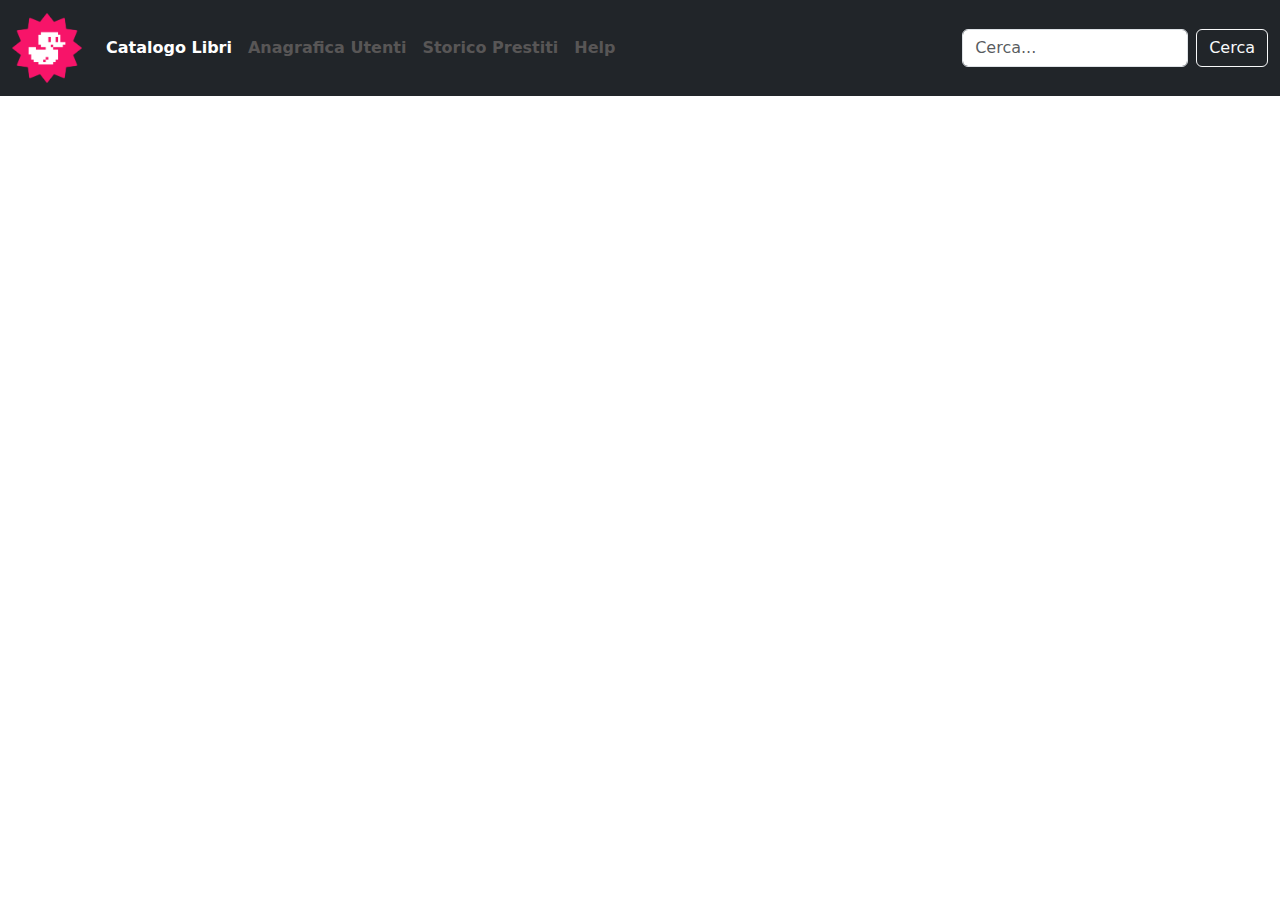
==== index.html @ a27422ab "first commit" ====
<!DOCTYPE html>
<html lang="en">
<head>
    <meta charset="UTF-8">
    <meta name="viewport" content="width=device-width, initial-scale=1.0">
    <link rel="stylesheet" href="https://cdnjs.cloudflare.com/ajax/libs/font-awesome/6.7.2/css/all.min.css" integrity="sha512-Evv84Mr4kqVGRNSgIGL/F/aIDqQb7xQ2vcrdIwxfjThSH8CSR7PBEakCr51Ck+w+/U6swU2Im1vVX0SVk9ABhg==" crossorigin="anonymous" referrerpolicy="no-referrer" />
    <link href="https://cdn.jsdelivr.net/npm/bootstrap@5.3.3/dist/css/bootstrap.min.css" rel="stylesheet" integrity="sha384-QWTKZyjpPEjISv5WaRU9OFeRpok6YctnYmDr5pNlyT2bRjXh0JMhjY6hW+ALEwIH" crossorigin="anonymous">
    <link rel="stylesheet" href="./css/style.css">
    <title>Document</title>
</head>
<body>
    <header class="text-white"> 
      <nav class="navbar navbar-expand-lg bg-dark">
        <div class="container-fluid">
          <a class="navbar-brand text-white" href="#">
            <div class="logo">
              <img src="./img/duck.png" alt="duck">
            </div>
          </a>
          <button class="navbar-toggler" type="button" data-bs-toggle="collapse" data-bs-target="#navbarSupportedContent" aria-controls="navbarSupportedContent" aria-expanded="false" aria-label="Toggle navigation">
            <i class="fas fa-bars fa-xl text-white"></i>  
          </button>
          <div class="collapse navbar-collapse" id="navbarSupportedContent">
            <ul class="navbar-nav me-auto mb-2 mb-lg-0">
              <li class="nav-item">
                <a class="nav-link active" aria-current="page" href="#">Catalogo Libri</a>
              </li>
              <li class="nav-item">
                <a class="nav-link" href="#">Anagrafica Utenti</a>
              </li>
              <li class="nav-item">
                <a class="nav-link" href="#">Storico Prestiti</a>
              </li>
              <li class="nav-item">
                <a class="nav-link" href="#">Help</a>
              </li>
            </ul>
            <form class="d-flex" role="search">
              <input class="form-control me-2" type="search" placeholder="Cerca..." aria-label="Search">
              <button class="btn btn btn-outline-light" type="submit">Cerca</button>
            </form>
          </div>
        </div>
      </nav>
    </header>
    <main>
    </main>
    <script src="https://cdn.jsdelivr.net/npm/bootstrap@5.3.3/dist/js/bootstrap.bundle.min.js" integrity="sha384-YvpcrYf0tY3lHB60NNkmXc5s9fDVZLESaAA55NDzOxhy9GkcIdslK1eN7N6jIeHz" crossorigin="anonymous"></script>
</body>
</html>
---- css/style.css ----
.logo{
    display: flex;
    align-items: center;
}
.logo img{
    width: 70px;
}
nav.navbar a.nav-link{
    color: rgb(88, 86, 86);
    font-weight: bold;
}
nav.navbar a.nav-link.active{
    color: white;
    font-weight: 700;
}
nav.navbar button.navbar-toggler , nav.navbar button.navbar-toggler:focus{
    box-shadow: none;
    border-color: rgba(255, 255, 255, 0.26);
    padding: 10px 18px;
}
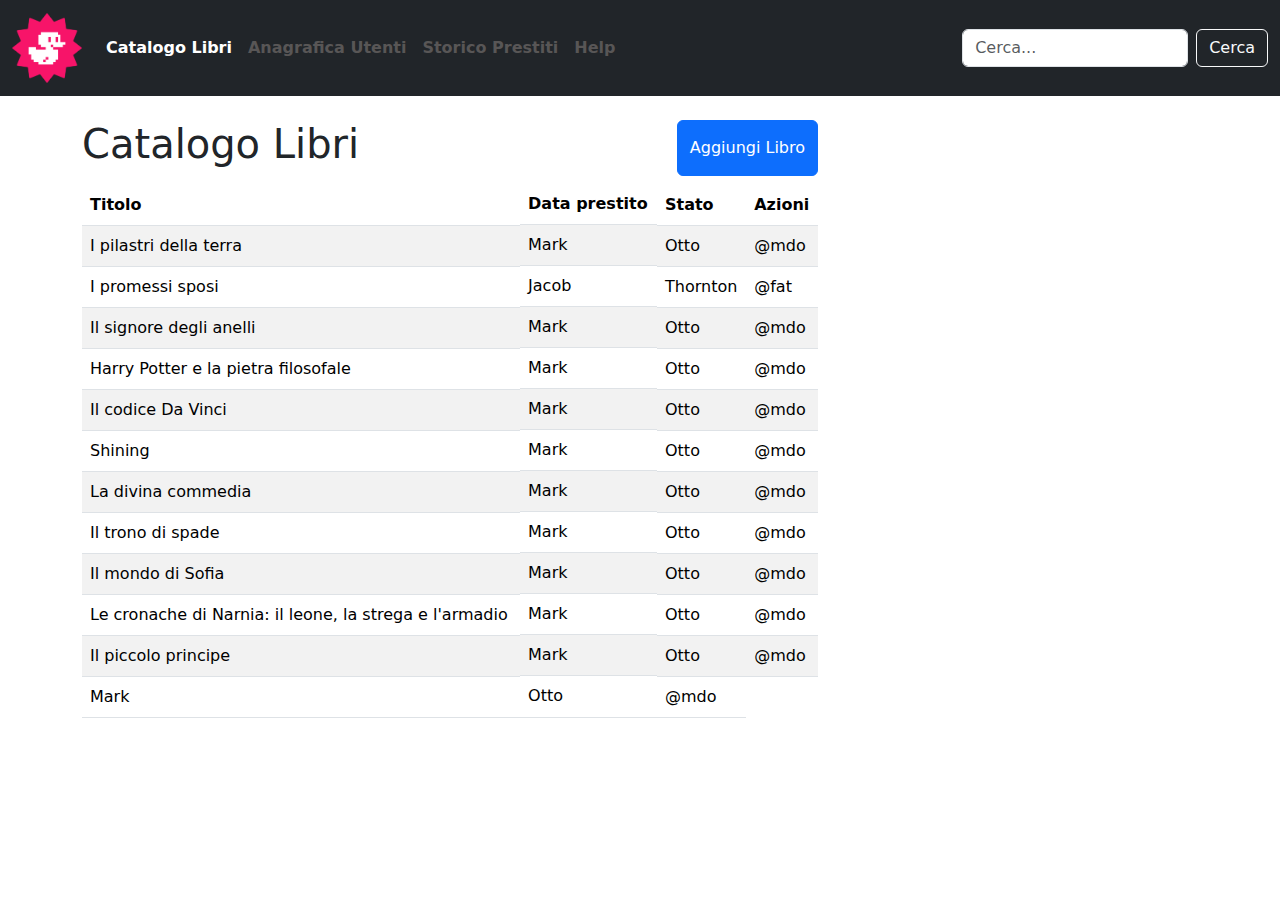
==== commit 3ae35054: "[UPD]table prima colonna" ====
--- a/index.html
+++ b/index.html
@@ -43,7 +43,100 @@
         </div>
       </nav>
     </header>
-    <main>
+    <main class="mt-4">
+      <div class="container">
+        <div class="row">
+          <div class="col-12 col-lg-8">
+            <div class="d-flex justify-content-between mb-2">
+              <h1>Catalogo Libri</h1>
+              <button type="button" class="btn btn-primary">Aggiungi Libro</button>
+            </div>
+            <div>
+              <table class="table table-striped">
+                <thead>
+                  <tr>
+                    <th scope="col">Titolo</th>
+                    <th class="d-sm-none d-md-block" scope="col">Data prestito</th>
+                    <th scope="col">Stato</th>
+                    <th scope="col">Azioni</th>
+                  </tr>
+                </thead>
+                <tbody>
+                  <tr>
+                    <td scope="row">I pilastri della terra</th>
+                    <td class="d-sm-none d-md-block">Mark</td>
+                    <td>Otto</td>
+                    <td>@mdo</td>
+                  </tr>
+                  <tr>
+                    <td scope="row">I promessi sposi</th>
+                    <td class="d-sm-none d-md-block">Jacob</td>
+                    <td>Thornton</td>
+                    <td>@fat</td>
+                  </tr>
+                  <tr>
+                    <td scope="row">Il signore degli anelli</th>
+                      <td class="d-sm-none d-md-block">Mark</td>
+                      <td>Otto</td>
+                      <td>@mdo</td>
+                  </tr>
+                  <td scope="row">Harry Potter e la pietra filosofale</th>
+                    <td class="d-sm-none d-md-block">Mark</td>
+                    <td>Otto</td>
+                    <td>@mdo</td>
+                  </tr>
+                  <tr>
+                    <td scope="row">Il codice Da Vinci</th>
+                      <td class="d-sm-none d-md-block">Mark</td>
+                      <td>Otto</td>
+                      <td>@mdo</td>
+                  </tr>
+                  <tr>
+                    <td scope="row">Shining</th>
+                      <td class="d-sm-none d-md-block">Mark</td>
+                      <td>Otto</td>
+                      <td>@mdo</td>
+                  </tr>
+                  <td scope="row">La divina commedia</th>
+                    <td class="d-sm-none d-md-block">Mark</td>
+                    <td>Otto</td>
+                    <td>@mdo</td>
+                  </tr>
+                  <tr>
+                    <td scope="row">Il trono di spade</th>
+                      <td class="d-sm-none d-md-block">Mark</td>
+                      <td>Otto</td>
+                      <td>@mdo</td>
+                  </tr>
+                  <tr>
+                    <td scope="row">Il mondo di Sofia</th>
+                      <td class="d-sm-none d-md-block">Mark</td>
+                      <td>Otto</td>
+                      <td>@mdo</td>
+                  </tr>
+                  <td scope="row">Le cronache di Narnia: il leone, la strega e l'armadio</th>
+                    <td class="d-sm-none d-md-block">Mark</td>
+                    <td>Otto</td>
+                    <td>@mdo</td>
+                  </tr>
+                  <tr>
+                    <td scope="row">Il piccolo principe</th>
+                      <td class="d-sm-none d-md-block">Mark</td>
+                      <td>Otto</td>
+                      <td>@mdo</td>
+                  </tr>
+                  <tr>
+                    <td class="d-sm-none d-md-block">Mark</td>
+                    <td>Otto</td>
+                    <td>@mdo</td>
+                  </tr>
+                </tbody>
+              </table>
+            </div>
+          </div>
+          <div class="col-12 col-lg-4"></div>
+        </div>
+      </div>
     </main>
     <script src="https://cdn.jsdelivr.net/npm/bootstrap@5.3.3/dist/js/bootstrap.bundle.min.js" integrity="sha384-YvpcrYf0tY3lHB60NNkmXc5s9fDVZLESaAA55NDzOxhy9GkcIdslK1eN7N6jIeHz" crossorigin="anonymous"></script>
 </body>
--- a/css/style.css
+++ b/css/style.css
@@ -17,4 +17,4 @@
     box-shadow: none;
     border-color: rgba(255, 255, 255, 0.26);
     padding: 10px 18px;
-}+}
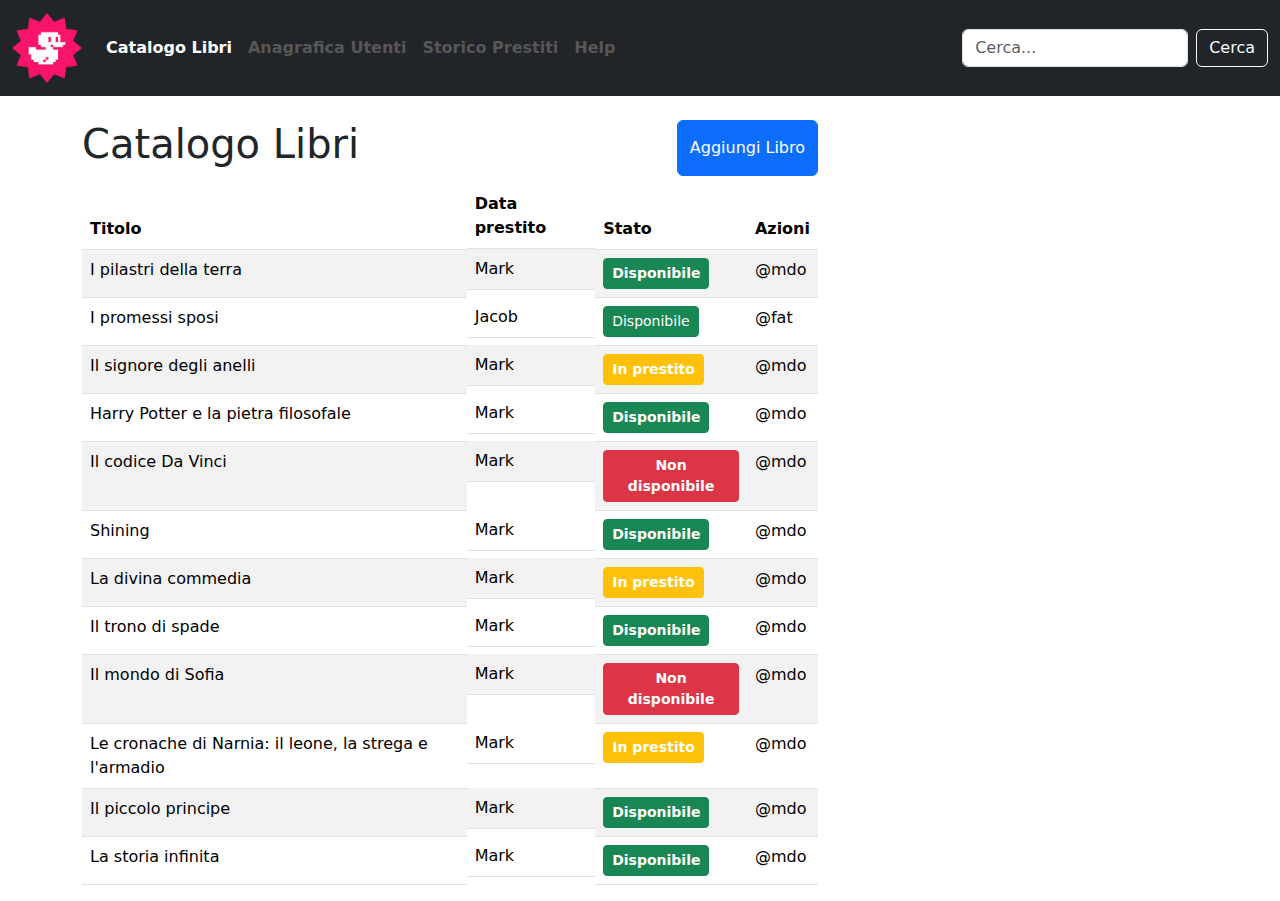
==== commit 49f30aee: "[UPD]tabella" ====
--- a/index.html
+++ b/index.html
@@ -53,81 +53,82 @@
             </div>
             <div>
               <table class="table table-striped">
-                <thead>
+                <thead class="">
                   <tr>
                     <th scope="col">Titolo</th>
-                    <th class="d-sm-none d-md-block" scope="col">Data prestito</th>
+                    <th scope="col" class="d-sm-none d-md-block">Data prestito</th>
                     <th scope="col">Stato</th>
                     <th scope="col">Azioni</th>
                   </tr>
                 </thead>
-                <tbody>
-                  <tr>
+                <tbody class="">
+                  <tr class="">
                     <td scope="row">I pilastri della terra</th>
                     <td class="d-sm-none d-md-block">Mark</td>
-                    <td>Otto</td>
+                    <td><button type="button" class="btn btn-success btn-sm fw-semibold">Disponibile</button></td>
                     <td>@mdo</td>
                   </tr>
                   <tr>
                     <td scope="row">I promessi sposi</th>
                     <td class="d-sm-none d-md-block">Jacob</td>
-                    <td>Thornton</td>
+                    <td><button type="button" class="btn btn-success btn-sm">Disponibile</button></td>
                     <td>@fat</td>
                   </tr>
                   <tr>
                     <td scope="row">Il signore degli anelli</th>
                       <td class="d-sm-none d-md-block">Mark</td>
-                      <td>Otto</td>
+                      <td><button type="button" class="btn btn-warning btn-sm text-white fw-semibold">In prestito</button></td>
                       <td>@mdo</td>
                   </tr>
                   <td scope="row">Harry Potter e la pietra filosofale</th>
                     <td class="d-sm-none d-md-block">Mark</td>
-                    <td>Otto</td>
+                    <td><button type="button" class="btn btn-success btn-sm fw-semibold">Disponibile</button></td>
                     <td>@mdo</td>
                   </tr>
                   <tr>
                     <td scope="row">Il codice Da Vinci</th>
                       <td class="d-sm-none d-md-block">Mark</td>
-                      <td>Otto</td>
+                      <td><button type="button" class="btn btn-danger btn-sm fw-semibold">Non disponibile</button></td>
                       <td>@mdo</td>
                   </tr>
                   <tr>
                     <td scope="row">Shining</th>
                       <td class="d-sm-none d-md-block">Mark</td>
-                      <td>Otto</td>
+                      <td><button type="button" class="btn btn-success btn-sm fw-semibold">Disponibile</button></td>
                       <td>@mdo</td>
                   </tr>
                   <td scope="row">La divina commedia</th>
                     <td class="d-sm-none d-md-block">Mark</td>
-                    <td>Otto</td>
+                    <td><button type="button" class="btn btn-warning btn-sm text-white fw-semibold">In prestito</button></td>
                     <td>@mdo</td>
                   </tr>
                   <tr>
                     <td scope="row">Il trono di spade</th>
                       <td class="d-sm-none d-md-block">Mark</td>
-                      <td>Otto</td>
+                      <td><button type="button" class="btn btn-success btn-sm fw-semibold">Disponibile</button></td>
                       <td>@mdo</td>
                   </tr>
                   <tr>
                     <td scope="row">Il mondo di Sofia</th>
                       <td class="d-sm-none d-md-block">Mark</td>
-                      <td>Otto</td>
+                      <td><button type="button" class="btn btn-danger btn-sm fw-semibold">Non disponibile</button></td>
                       <td>@mdo</td>
                   </tr>
                   <td scope="row">Le cronache di Narnia: il leone, la strega e l'armadio</th>
                     <td class="d-sm-none d-md-block">Mark</td>
-                    <td>Otto</td>
+                    <td><button type="button" class="btn btn-warning btn-sm text-white fw-semibold">In prestito</button></td>
                     <td>@mdo</td>
                   </tr>
                   <tr>
                     <td scope="row">Il piccolo principe</th>
                       <td class="d-sm-none d-md-block">Mark</td>
-                      <td>Otto</td>
+                      <td><button type="button" class="btn btn-success btn-sm fw-semibold">Disponibile</button></td>
                       <td>@mdo</td>
                   </tr>
                   <tr>
+                    <td scope="row">La storia infinita</th>
                     <td class="d-sm-none d-md-block">Mark</td>
-                    <td>Otto</td>
+                    <td><button type="button" class="btn btn-success btn-sm fw-semibold">Disponibile</button></td>
                     <td>@mdo</td>
                   </tr>
                 </tbody>
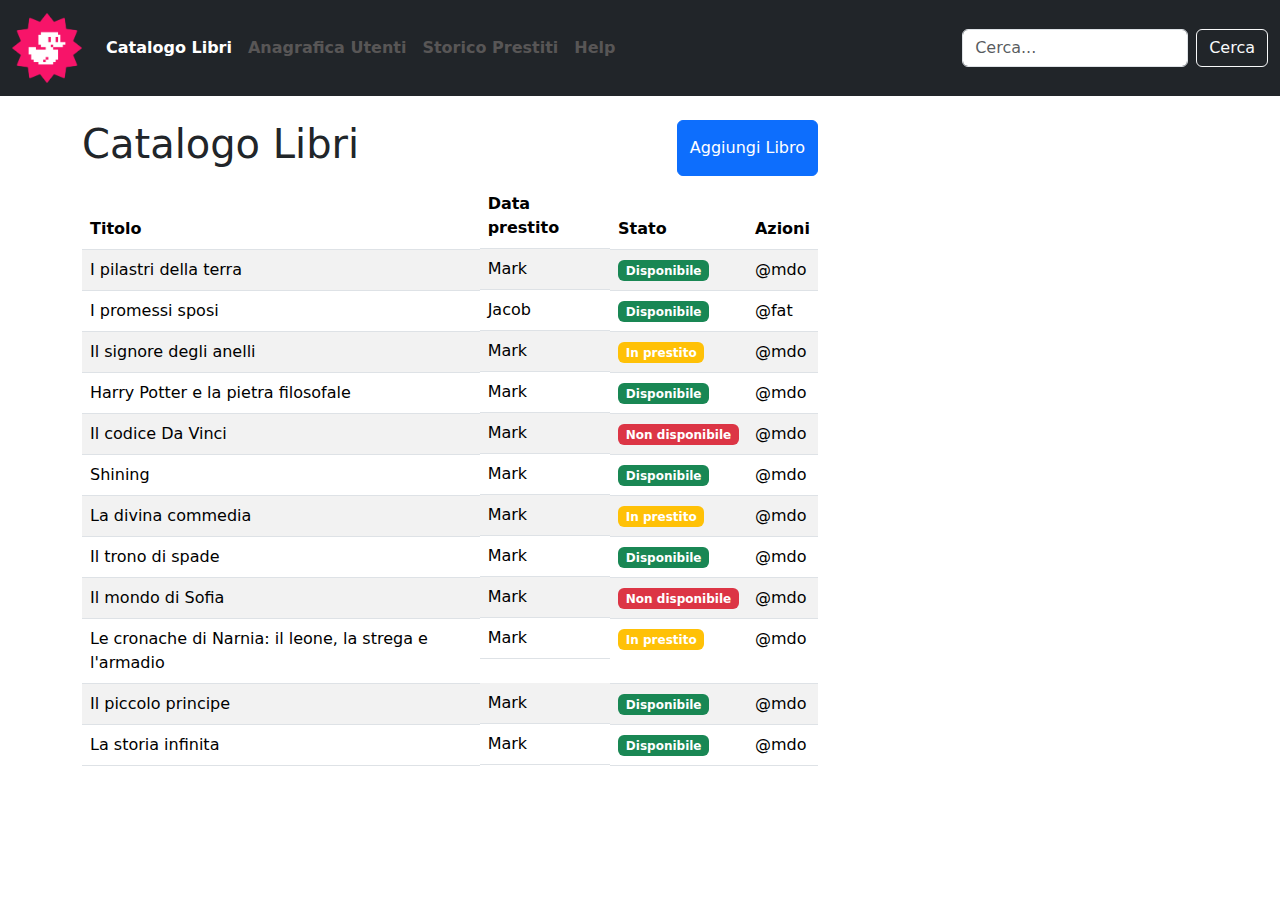
==== commit d4c3e65c: "[UPD] update book availability buttons to use badges for better styling" ====
--- a/index.html
+++ b/index.html
@@ -65,70 +65,70 @@
                   <tr class="">
                     <td scope="row">I pilastri della terra</th>
                     <td class="d-sm-none d-md-block">Mark</td>
-                    <td><button type="button" class="btn btn-success btn-sm fw-semibold">Disponibile</button></td>
+                    <td><span class="badge text-bg-success">Disponibile</span></td>
                     <td>@mdo</td>
                   </tr>
                   <tr>
                     <td scope="row">I promessi sposi</th>
                     <td class="d-sm-none d-md-block">Jacob</td>
-                    <td><button type="button" class="btn btn-success btn-sm">Disponibile</button></td>
+                    <td><span class="badge text-bg-success">Disponibile</span></td></td>
                     <td>@fat</td>
                   </tr>
                   <tr>
                     <td scope="row">Il signore degli anelli</th>
                       <td class="d-sm-none d-md-block">Mark</td>
-                      <td><button type="button" class="btn btn-warning btn-sm text-white fw-semibold">In prestito</button></td>
+                      <td><span class="badge text-bg-warning text-white">In prestito</span></td>
                       <td>@mdo</td>
                   </tr>
                   <td scope="row">Harry Potter e la pietra filosofale</th>
                     <td class="d-sm-none d-md-block">Mark</td>
-                    <td><button type="button" class="btn btn-success btn-sm fw-semibold">Disponibile</button></td>
+                    <td><span class="badge text-bg-success">Disponibile</span></td></td>
                     <td>@mdo</td>
                   </tr>
                   <tr>
                     <td scope="row">Il codice Da Vinci</th>
                       <td class="d-sm-none d-md-block">Mark</td>
-                      <td><button type="button" class="btn btn-danger btn-sm fw-semibold">Non disponibile</button></td>
+                      <td><span class="badge text-bg-danger">Non disponibile</span></td>
                       <td>@mdo</td>
                   </tr>
                   <tr>
                     <td scope="row">Shining</th>
                       <td class="d-sm-none d-md-block">Mark</td>
-                      <td><button type="button" class="btn btn-success btn-sm fw-semibold">Disponibile</button></td>
+                      <td><span class="badge text-bg-success">Disponibile</span></td></td>
                       <td>@mdo</td>
                   </tr>
                   <td scope="row">La divina commedia</th>
                     <td class="d-sm-none d-md-block">Mark</td>
-                    <td><button type="button" class="btn btn-warning btn-sm text-white fw-semibold">In prestito</button></td>
+                    <td><span class="badge text-bg-warning text-white">In prestito</span></td>
                     <td>@mdo</td>
                   </tr>
                   <tr>
                     <td scope="row">Il trono di spade</th>
                       <td class="d-sm-none d-md-block">Mark</td>
-                      <td><button type="button" class="btn btn-success btn-sm fw-semibold">Disponibile</button></td>
+                      <td><span class="badge text-bg-success">Disponibile</span></td></td>
                       <td>@mdo</td>
                   </tr>
                   <tr>
                     <td scope="row">Il mondo di Sofia</th>
                       <td class="d-sm-none d-md-block">Mark</td>
-                      <td><button type="button" class="btn btn-danger btn-sm fw-semibold">Non disponibile</button></td>
+                      <td><span class="badge text-bg-danger">Non disponibile</span></td>
                       <td>@mdo</td>
                   </tr>
                   <td scope="row">Le cronache di Narnia: il leone, la strega e l'armadio</th>
                     <td class="d-sm-none d-md-block">Mark</td>
-                    <td><button type="button" class="btn btn-warning btn-sm text-white fw-semibold">In prestito</button></td>
+                    <td><span class="badge text-bg-warning text-white">In prestito</span></td>
                     <td>@mdo</td>
                   </tr>
                   <tr>
                     <td scope="row">Il piccolo principe</th>
                       <td class="d-sm-none d-md-block">Mark</td>
-                      <td><button type="button" class="btn btn-success btn-sm fw-semibold">Disponibile</button></td>
+                      <td><span class="badge text-bg-success">Disponibile</span></td>
                       <td>@mdo</td>
                   </tr>
                   <tr>
                     <td scope="row">La storia infinita</th>
                     <td class="d-sm-none d-md-block">Mark</td>
-                    <td><button type="button" class="btn btn-success btn-sm fw-semibold">Disponibile</button></td>
+                    <td><span class="badge text-bg-success">Disponibile</span></td></td>
                     <td>@mdo</td>
                   </tr>
                 </tbody>
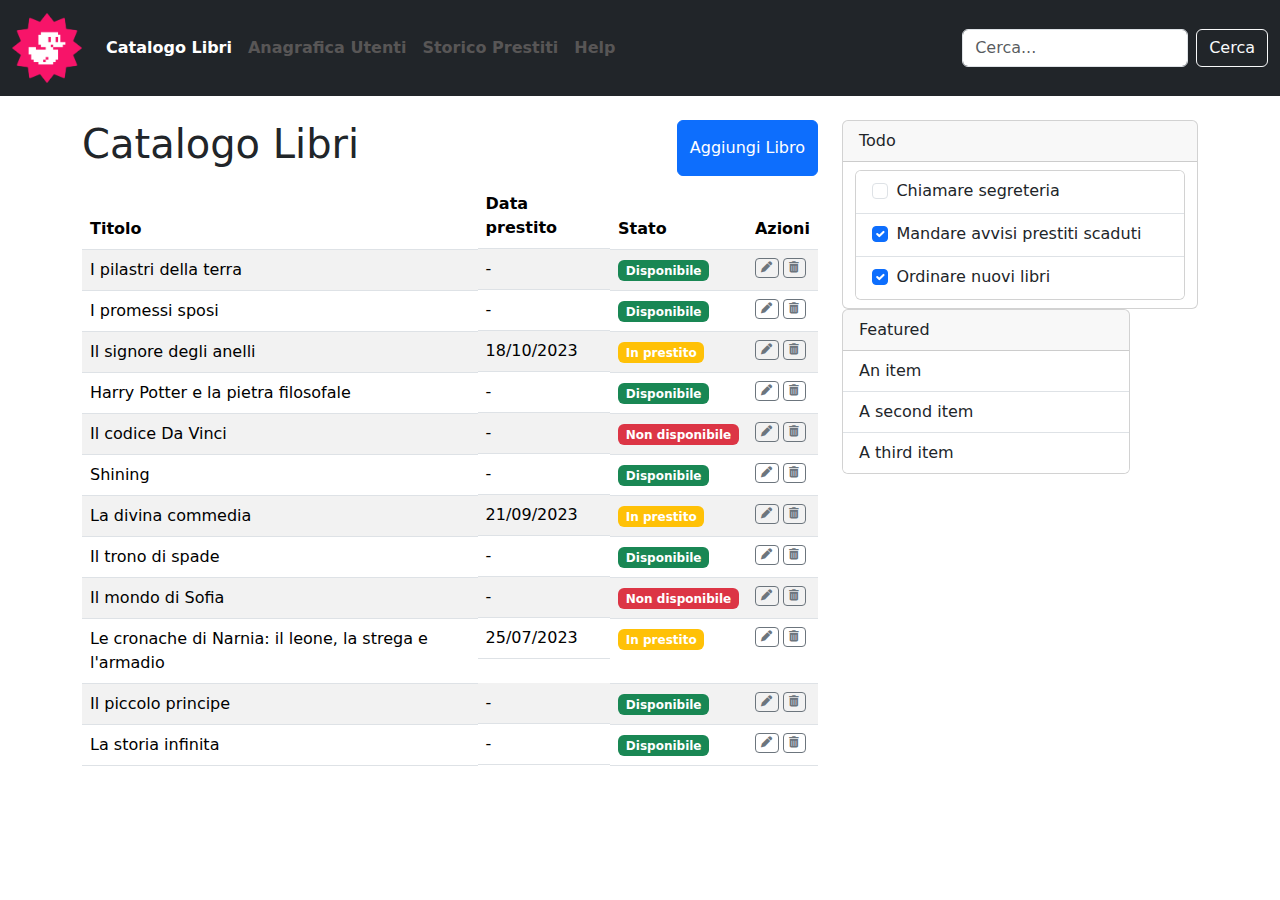
==== commit 65b94061: "[UPD] add todo and featured sections to the main layout" ====
--- a/index.html
+++ b/index.html
@@ -64,78 +64,231 @@
                 <tbody class="">
                   <tr class="">
                     <td scope="row">I pilastri della terra</th>
-                    <td class="d-sm-none d-md-block">Mark</td>
+                    <td class="d-sm-none d-md-block">-</td>
                     <td><span class="badge text-bg-success">Disponibile</span></td>
-                    <td>@mdo</td>
+                    <td>
+                      <div class="d-flex">
+                        <button type="button" class="btn btn-outline-secondary btn-sm" style="--bs-btn-padding-y: 1px;--bs-btn-padding-x: 5.5px;--bs-btn-font-size: 11.1px;">
+                          <i class="fa-solid fa-pen"></i>
+                        </button>
+                        <button type="button" class="btn btn-outline-secondary btn-sm ms-1" style="--bs-btn-padding-y: 1px;--bs-btn-padding-x: 5.5px;--bs-btn-font-size: 11.1px;">
+                          <i class="fa-solid fa-trash-can"></i>
+                        </button>
+                      </div>
+                    </td>
                   </tr>
                   <tr>
                     <td scope="row">I promessi sposi</th>
-                    <td class="d-sm-none d-md-block">Jacob</td>
+                    <td class="d-sm-none d-md-block">-</td>
                     <td><span class="badge text-bg-success">Disponibile</span></td></td>
-                    <td>@fat</td>
+                    <td>
+                      <div class="d-flex">
+                        <button type="button" class="btn btn-outline-secondary btn-sm" style="--bs-btn-padding-y: 1px;--bs-btn-padding-x: 5.5px;--bs-btn-font-size: 11.1px;">
+                          <i class="fa-solid fa-pen"></i>
+                        </button>
+                        <button type="button" class="btn btn-outline-secondary btn-sm ms-1" style="--bs-btn-padding-y: 1px;--bs-btn-padding-x: 5.5px;--bs-btn-font-size: 11.1px;">
+                          <i class="fa-solid fa-trash-can"></i>
+                        </button>
+                      </div>
+                    </td>
                   </tr>
                   <tr>
                     <td scope="row">Il signore degli anelli</th>
-                      <td class="d-sm-none d-md-block">Mark</td>
+                      <td class="d-sm-none d-md-block">18/10/2023</td>
                       <td><span class="badge text-bg-warning text-white">In prestito</span></td>
-                      <td>@mdo</td>
+                      <td>
+                        <div class="d-flex">
+                          <button type="button" class="btn btn-outline-secondary btn-sm" style="--bs-btn-padding-y: 1px;--bs-btn-padding-x: 5.5px;--bs-btn-font-size: 11.1px;">
+                            <i class="fa-solid fa-pen"></i>
+                          </button>
+                          <button type="button" class="btn btn-outline-secondary btn-sm ms-1" style="--bs-btn-padding-y: 1px;--bs-btn-padding-x: 5.5px;--bs-btn-font-size: 11.1px;">
+                            <i class="fa-solid fa-trash-can"></i>
+                          </button>
+                        </div>
+                      </td>
                   </tr>
                   <td scope="row">Harry Potter e la pietra filosofale</th>
-                    <td class="d-sm-none d-md-block">Mark</td>
+                    <td class="d-sm-none d-md-block">-</td>
                     <td><span class="badge text-bg-success">Disponibile</span></td></td>
-                    <td>@mdo</td>
+                    <td>
+                      <div class="d-flex">
+                        <button type="button" class="btn btn-outline-secondary btn-sm" style="--bs-btn-padding-y: 1px;--bs-btn-padding-x: 5.5px;--bs-btn-font-size: 11.1px;">
+                          <i class="fa-solid fa-pen"></i>
+                        </button>
+                        <button type="button" class="btn btn-outline-secondary btn-sm ms-1" style="--bs-btn-padding-y: 1px;--bs-btn-padding-x: 5.5px;--bs-btn-font-size: 11.1px;">
+                          <i class="fa-solid fa-trash-can"></i>
+                        </button>
+                      </div>
+                    </td>
                   </tr>
                   <tr>
                     <td scope="row">Il codice Da Vinci</th>
-                      <td class="d-sm-none d-md-block">Mark</td>
+                      <td class="d-sm-none d-md-block">-</td>
                       <td><span class="badge text-bg-danger">Non disponibile</span></td>
-                      <td>@mdo</td>
+                      <td>
+                        <div class="d-flex">
+                          <button type="button" class="btn btn-outline-secondary btn-sm" style="--bs-btn-padding-y: 1px;--bs-btn-padding-x: 5.5px;--bs-btn-font-size: 11.1px;">
+                            <i class="fa-solid fa-pen"></i>
+                          </button>
+                          <button type="button" class="btn btn-outline-secondary btn-sm ms-1" style="--bs-btn-padding-y: 1px;--bs-btn-padding-x: 5.5px;--bs-btn-font-size: 11.1px;">
+                            <i class="fa-solid fa-trash-can"></i>
+                          </button>
+                        </div>
+                      </td>
                   </tr>
                   <tr>
                     <td scope="row">Shining</th>
-                      <td class="d-sm-none d-md-block">Mark</td>
+                      <td class="d-sm-none d-md-block">-</td>
                       <td><span class="badge text-bg-success">Disponibile</span></td></td>
-                      <td>@mdo</td>
+                      <td>
+                        <div class="d-flex">
+                          <button type="button" class="btn btn-outline-secondary btn-sm" style="--bs-btn-padding-y: 1px;--bs-btn-padding-x: 5.5px;--bs-btn-font-size: 11.1px;">
+                            <i class="fa-solid fa-pen"></i>
+                          </button>
+                          <button type="button" class="btn btn-outline-secondary btn-sm ms-1" style="--bs-btn-padding-y: 1px;--bs-btn-padding-x: 5.5px;--bs-btn-font-size: 11.1px;">
+                            <i class="fa-solid fa-trash-can"></i>
+                          </button>
+                        </div>
+                      </td>
                   </tr>
                   <td scope="row">La divina commedia</th>
-                    <td class="d-sm-none d-md-block">Mark</td>
+                    <td class="d-sm-none d-md-block">21/09/2023</td>
                     <td><span class="badge text-bg-warning text-white">In prestito</span></td>
-                    <td>@mdo</td>
+                    <td>
+                      <div class="d-flex">
+                        <button type="button" class="btn btn-outline-secondary btn-sm" style="--bs-btn-padding-y: 1px;--bs-btn-padding-x: 5.5px;--bs-btn-font-size: 11.1px;">
+                          <i class="fa-solid fa-pen"></i>
+                        </button>
+                        <button type="button" class="btn btn-outline-secondary btn-sm ms-1" style="--bs-btn-padding-y: 1px;--bs-btn-padding-x: 5.5px;--bs-btn-font-size: 11.1px;">
+                          <i class="fa-solid fa-trash-can"></i>
+                        </button>
+                      </div>
+                    </td>
                   </tr>
                   <tr>
                     <td scope="row">Il trono di spade</th>
-                      <td class="d-sm-none d-md-block">Mark</td>
+                      <td class="d-sm-none d-md-block">-</td>
                       <td><span class="badge text-bg-success">Disponibile</span></td></td>
-                      <td>@mdo</td>
+                      <td>
+                        <div class="d-flex">
+                          <button type="button" class="btn btn-outline-secondary btn-sm" style="--bs-btn-padding-y: 1px;--bs-btn-padding-x: 5.5px;--bs-btn-font-size: 11.1px;">
+                            <i class="fa-solid fa-pen"></i>
+                          </button>
+                          <button type="button" class="btn btn-outline-secondary btn-sm ms-1" style="--bs-btn-padding-y: 1px;--bs-btn-padding-x: 5.5px;--bs-btn-font-size: 11.1px;">
+                            <i class="fa-solid fa-trash-can"></i>
+                          </button>
+                        </div>
+                      </td>
                   </tr>
                   <tr>
                     <td scope="row">Il mondo di Sofia</th>
-                      <td class="d-sm-none d-md-block">Mark</td>
+                      <td class="d-sm-none d-md-block">-</td>
                       <td><span class="badge text-bg-danger">Non disponibile</span></td>
-                      <td>@mdo</td>
+                      <td>
+                        <div class="d-flex">
+                          <button type="button" class="btn btn-outline-secondary btn-sm" style="--bs-btn-padding-y: 1px;--bs-btn-padding-x: 5.5px;--bs-btn-font-size: 11.1px;">
+                            <i class="fa-solid fa-pen"></i>
+                          </button>
+                          <button type="button" class="btn btn-outline-secondary btn-sm ms-1" style="--bs-btn-padding-y: 1px;--bs-btn-padding-x: 5.5px;--bs-btn-font-size: 11.1px;">
+                            <i class="fa-solid fa-trash-can"></i>
+                          </button>
+                        </div>
+                      </td>
                   </tr>
                   <td scope="row">Le cronache di Narnia: il leone, la strega e l'armadio</th>
-                    <td class="d-sm-none d-md-block">Mark</td>
+                    <td class="d-sm-none d-md-block">25/07/2023</td>
                     <td><span class="badge text-bg-warning text-white">In prestito</span></td>
-                    <td>@mdo</td>
+                    <td>
+                      <div class="d-flex">
+                        <button type="button" class="btn btn-outline-secondary btn-sm" style="--bs-btn-padding-y: 1px;--bs-btn-padding-x: 5.5px;--bs-btn-font-size: 11.1px;">
+                          <i class="fa-solid fa-pen"></i>
+                        </button>
+                        <button type="button" class="btn btn-outline-secondary btn-sm ms-1" style="--bs-btn-padding-y: 1px;--bs-btn-padding-x: 5.5px;--bs-btn-font-size: 11.1px;">
+                          <i class="fa-solid fa-trash-can"></i>
+                        </button>
+                      </div>
+                    </td>
                   </tr>
                   <tr>
                     <td scope="row">Il piccolo principe</th>
-                      <td class="d-sm-none d-md-block">Mark</td>
+                      <td class="d-sm-none d-md-block">-</td>
                       <td><span class="badge text-bg-success">Disponibile</span></td>
-                      <td>@mdo</td>
+                      <td>
+                        <div class="d-flex">
+                          <button type="button" class="btn btn-outline-secondary btn-sm" style="--bs-btn-padding-y: 1px;--bs-btn-padding-x: 5.5px;--bs-btn-font-size: 11.1px;">
+                            <i class="fa-solid fa-pen"></i>
+                          </button>
+                          <button type="button" class="btn btn-outline-secondary btn-sm ms-1" style="--bs-btn-padding-y: 1px;--bs-btn-padding-x: 5.5px;--bs-btn-font-size: 11.1px;">
+                            <i class="fa-solid fa-trash-can"></i>
+                          </button>
+                        </div>
+                      </td>
                   </tr>
                   <tr>
                     <td scope="row">La storia infinita</th>
-                    <td class="d-sm-none d-md-block">Mark</td>
+                    <td class="d-sm-none d-md-block">-</td>
                     <td><span class="badge text-bg-success">Disponibile</span></td></td>
-                    <td>@mdo</td>
+                    <td>
+                      <div class="d-flex">
+                        <button type="button" class="btn btn-outline-secondary btn-sm" style="--bs-btn-padding-y: 1px;--bs-btn-padding-x: 5.5px;--bs-btn-font-size: 11.1px;">
+                          <i class="fa-solid fa-pen"></i>
+                        </button>
+                        <button type="button" class="btn btn-outline-secondary btn-sm ms-1" style="--bs-btn-padding-y: 1px;--bs-btn-padding-x: 5.5px;--bs-btn-font-size: 11.1px;">
+                          <i class="fa-solid fa-trash-can"></i>
+                        </button>
+                      </div>
+                    </td>
                   </tr>
                 </tbody>
               </table>
             </div>
           </div>
-          <div class="col-12 col-lg-4"></div>
+          <div class="col-12 col-lg-4">
+            <div class="card" style="width: 100%;">
+              <div class="card-header">
+                Todo
+              </div>
+              <div class="card align-self-center mx-3 my-2" style="width: 93%;">
+
+                <ul class="list-group list-group-flush">
+                  <li class="list-group-item">
+                    <div class="form-check">
+                      <input class="form-check-input" type="checkbox" value="" id="flexCheckDefault">
+                      <label class="form-check-label" for="flexCheckDefault">
+                      Chiamare segreteria
+                      </label>
+                    </div>
+                  </li>
+                  <li class="list-group-item">
+                    <div class="form-check">
+                      <input class="form-check-input" type="checkbox" value="" id="flexCheckChecked" checked>
+                      <label class="form-check-label" for="flexCheckChecked">
+                        Mandare avvisi prestiti scaduti
+                      </label>
+                    </div>
+                  </li>
+                  <li class="list-group-item">
+                    <div class="form-check">
+                      <input class="form-check-input" type="checkbox" value="" id="flexCheckChecked" checked>
+                      <label class="form-check-label" for="flexCheckChecked">
+                        Ordinare nuovi libri
+                      </label>
+                    </div>
+                  </li>
+                </ul>
+              </div>
+            </div>
+            <div class="card" style="width: 18rem;">
+              <div class="card-header">
+                Featured
+              </div>
+              <ul class="list-group list-group-flush">
+                <li class="list-group-item">An item</li>
+                <li class="list-group-item">A second item</li>
+                <li class="list-group-item">A third item</li>
+              </ul>
+            </div>
+          </div>
         </div>
       </div>
     </main>
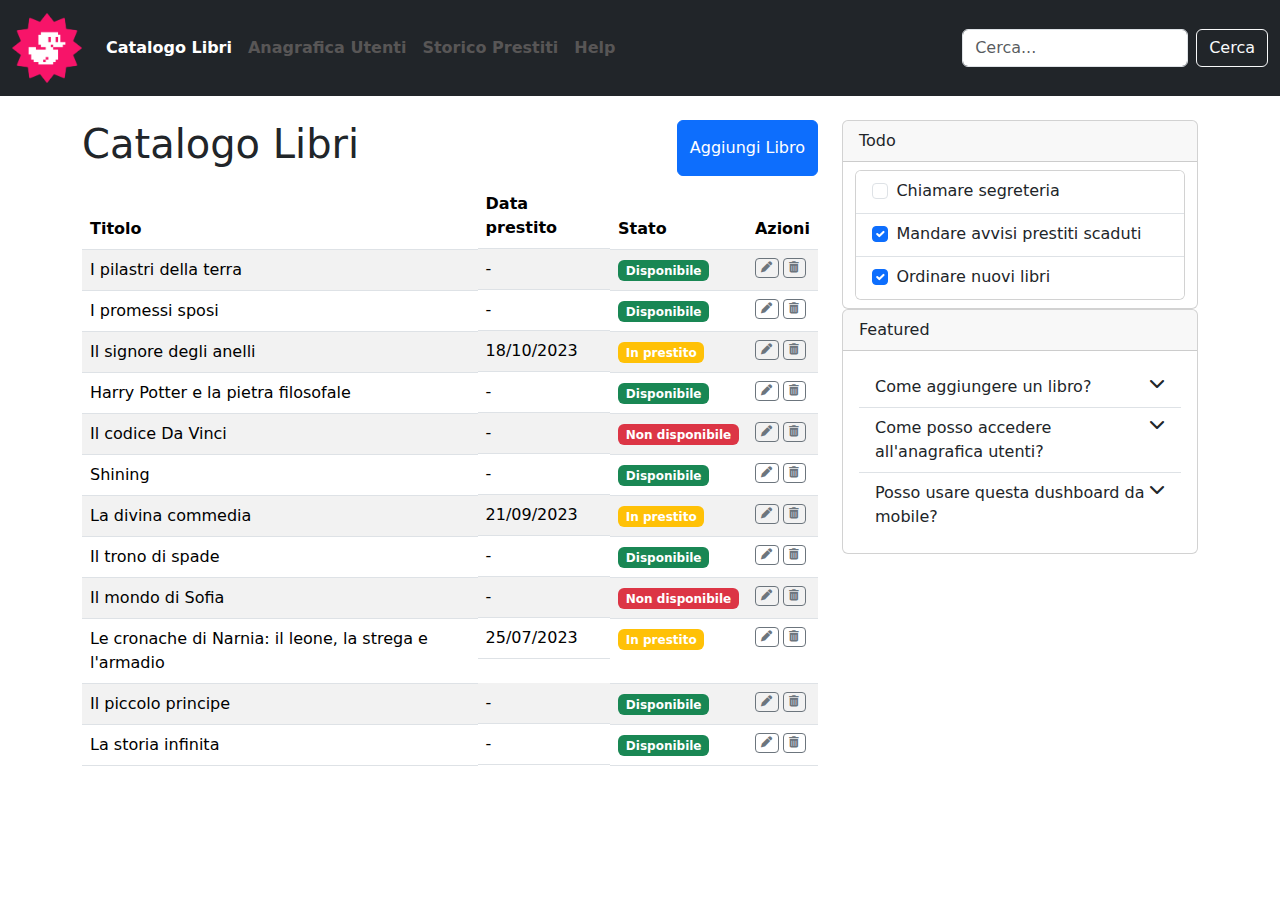
==== commit 950e435f: "[UPD] update featured section with FAQs and improved layout" ====
--- a/index.html
+++ b/index.html
@@ -278,15 +278,32 @@
                 </ul>
               </div>
             </div>
-            <div class="card" style="width: 18rem;">
+            <div class="card" style="width: 100%;">
               <div class="card-header">
                 Featured
               </div>
-              <ul class="list-group list-group-flush">
-                <li class="list-group-item">An item</li>
-                <li class="list-group-item">A second item</li>
-                <li class="list-group-item">A third item</li>
-              </ul>
+              <div class="card-body">
+                <ul class="list-group list-group-flush">
+                  <li class="list-group-item">
+                    <div class="d-flex justify-content-between">
+                      <p class="m-0">Come aggiungere un libro?</p>
+                      <i class="fa-solid fa-chevron-down"></i>
+                    </div>
+                  </li>
+                  <li class="list-group-item">
+                    <div class="d-flex justify-content-between">
+                      <p class="m-0">Come posso accedere all'anagrafica utenti?</p>
+                      <i class="fa-solid fa-chevron-down"></i>
+                    </div>
+                  </li>
+                  <li class="list-group-item">
+                    <div class="d-flex justify-content-between">
+                      <p class="m-0">Posso usare questa dushboard da mobile?</p>
+                      <i class="fa-solid fa-chevron-down"></i>
+                    </div>
+                  </li>
+                </ul>
+              </div>
             </div>
           </div>
         </div>
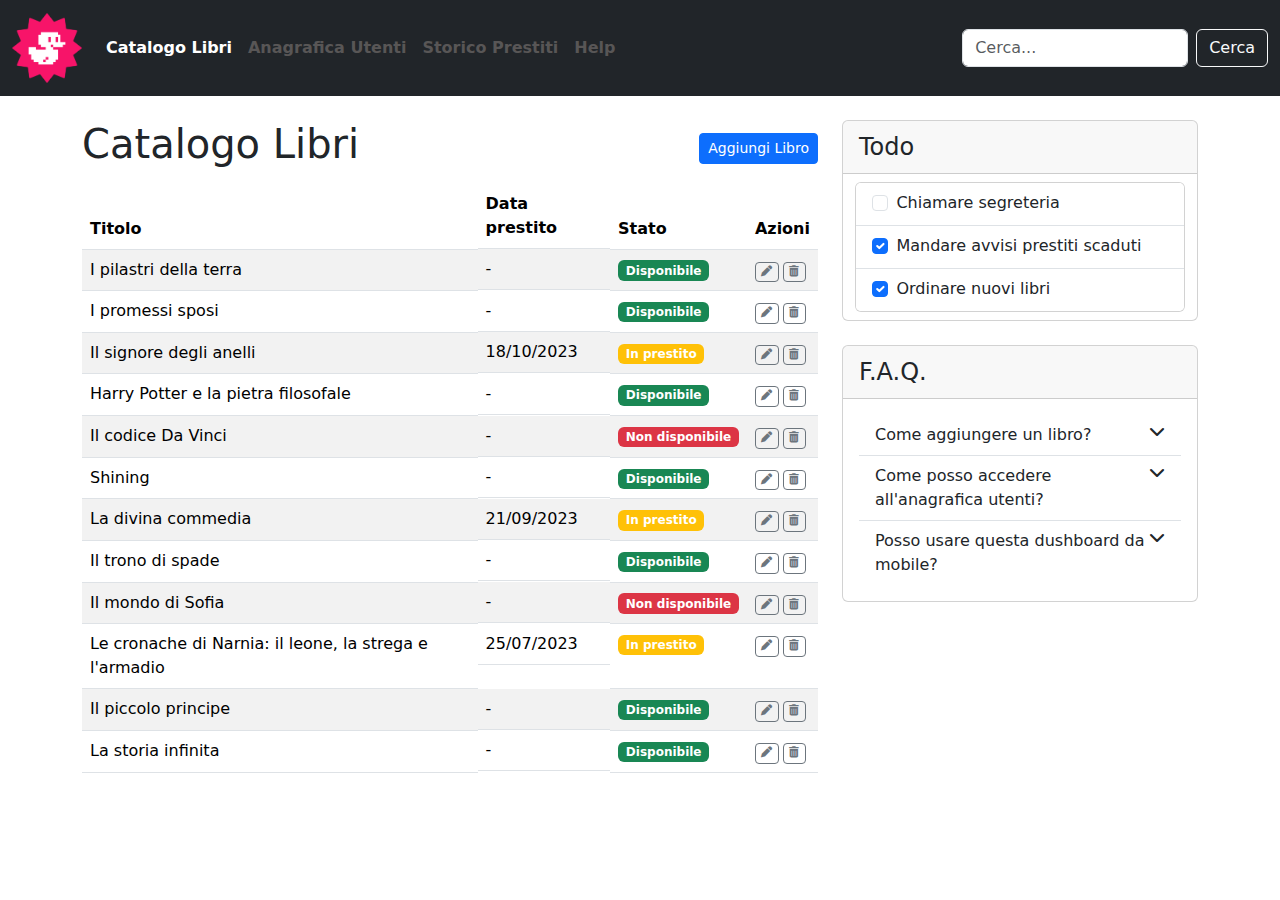
==== commit d6fb19f2: "[UPD] ESERCIZIO FINITO + BONUS" ====
--- a/index.html
+++ b/index.html
@@ -47,9 +47,11 @@
       <div class="container">
         <div class="row">
           <div class="col-12 col-lg-8">
-            <div class="d-flex justify-content-between mb-2">
+            <div class="d-flex justify-content-between align-items-center mb-2">
               <h1>Catalogo Libri</h1>
-              <button type="button" class="btn btn-primary">Aggiungi Libro</button>
+              <div>
+                <button type="button" class="btn btn-primary btn-sm"><a class="text-decoration-none text-white" href="./bonus/index2.html">Aggiungi Libro</a></button>
+              </div>
             </div>
             <div>
               <table class="table table-striped">
@@ -67,7 +69,7 @@
                     <td class="d-sm-none d-md-block">-</td>
                     <td><span class="badge text-bg-success">Disponibile</span></td>
                     <td>
-                      <div class="d-flex">
+                      <div class="d-flex pt-1">
                         <button type="button" class="btn btn-outline-secondary btn-sm" style="--bs-btn-padding-y: 1px;--bs-btn-padding-x: 5.5px;--bs-btn-font-size: 11.1px;">
                           <i class="fa-solid fa-pen"></i>
                         </button>
@@ -82,7 +84,7 @@
                     <td class="d-sm-none d-md-block">-</td>
                     <td><span class="badge text-bg-success">Disponibile</span></td></td>
                     <td>
-                      <div class="d-flex">
+                      <div class="d-flex pt-1">
                         <button type="button" class="btn btn-outline-secondary btn-sm" style="--bs-btn-padding-y: 1px;--bs-btn-padding-x: 5.5px;--bs-btn-font-size: 11.1px;">
                           <i class="fa-solid fa-pen"></i>
                         </button>
@@ -97,7 +99,7 @@
                       <td class="d-sm-none d-md-block">18/10/2023</td>
                       <td><span class="badge text-bg-warning text-white">In prestito</span></td>
                       <td>
-                        <div class="d-flex">
+                        <div class="d-flex pt-1">
                           <button type="button" class="btn btn-outline-secondary btn-sm" style="--bs-btn-padding-y: 1px;--bs-btn-padding-x: 5.5px;--bs-btn-font-size: 11.1px;">
                             <i class="fa-solid fa-pen"></i>
                           </button>
@@ -111,7 +113,7 @@
                     <td class="d-sm-none d-md-block">-</td>
                     <td><span class="badge text-bg-success">Disponibile</span></td></td>
                     <td>
-                      <div class="d-flex">
+                      <div class="d-flex pt-1">
                         <button type="button" class="btn btn-outline-secondary btn-sm" style="--bs-btn-padding-y: 1px;--bs-btn-padding-x: 5.5px;--bs-btn-font-size: 11.1px;">
                           <i class="fa-solid fa-pen"></i>
                         </button>
@@ -126,7 +128,7 @@
                       <td class="d-sm-none d-md-block">-</td>
                       <td><span class="badge text-bg-danger">Non disponibile</span></td>
                       <td>
-                        <div class="d-flex">
+                        <div class="d-flex pt-1">
                           <button type="button" class="btn btn-outline-secondary btn-sm" style="--bs-btn-padding-y: 1px;--bs-btn-padding-x: 5.5px;--bs-btn-font-size: 11.1px;">
                             <i class="fa-solid fa-pen"></i>
                           </button>
@@ -141,7 +143,7 @@
                       <td class="d-sm-none d-md-block">-</td>
                       <td><span class="badge text-bg-success">Disponibile</span></td></td>
                       <td>
-                        <div class="d-flex">
+                        <div class="d-flex pt-1">
                           <button type="button" class="btn btn-outline-secondary btn-sm" style="--bs-btn-padding-y: 1px;--bs-btn-padding-x: 5.5px;--bs-btn-font-size: 11.1px;">
                             <i class="fa-solid fa-pen"></i>
                           </button>
@@ -155,7 +157,7 @@
                     <td class="d-sm-none d-md-block">21/09/2023</td>
                     <td><span class="badge text-bg-warning text-white">In prestito</span></td>
                     <td>
-                      <div class="d-flex">
+                      <div class="d-flex pt-1">
                         <button type="button" class="btn btn-outline-secondary btn-sm" style="--bs-btn-padding-y: 1px;--bs-btn-padding-x: 5.5px;--bs-btn-font-size: 11.1px;">
                           <i class="fa-solid fa-pen"></i>
                         </button>
@@ -170,7 +172,7 @@
                       <td class="d-sm-none d-md-block">-</td>
                       <td><span class="badge text-bg-success">Disponibile</span></td></td>
                       <td>
-                        <div class="d-flex">
+                        <div class="d-flex pt-1">
                           <button type="button" class="btn btn-outline-secondary btn-sm" style="--bs-btn-padding-y: 1px;--bs-btn-padding-x: 5.5px;--bs-btn-font-size: 11.1px;">
                             <i class="fa-solid fa-pen"></i>
                           </button>
@@ -185,7 +187,7 @@
                       <td class="d-sm-none d-md-block">-</td>
                       <td><span class="badge text-bg-danger">Non disponibile</span></td>
                       <td>
-                        <div class="d-flex">
+                        <div class="d-flex pt-1">
                           <button type="button" class="btn btn-outline-secondary btn-sm" style="--bs-btn-padding-y: 1px;--bs-btn-padding-x: 5.5px;--bs-btn-font-size: 11.1px;">
                             <i class="fa-solid fa-pen"></i>
                           </button>
@@ -199,7 +201,7 @@
                     <td class="d-sm-none d-md-block">25/07/2023</td>
                     <td><span class="badge text-bg-warning text-white">In prestito</span></td>
                     <td>
-                      <div class="d-flex">
+                      <div class="d-flex pt-1">
                         <button type="button" class="btn btn-outline-secondary btn-sm" style="--bs-btn-padding-y: 1px;--bs-btn-padding-x: 5.5px;--bs-btn-font-size: 11.1px;">
                           <i class="fa-solid fa-pen"></i>
                         </button>
@@ -214,7 +216,7 @@
                       <td class="d-sm-none d-md-block">-</td>
                       <td><span class="badge text-bg-success">Disponibile</span></td>
                       <td>
-                        <div class="d-flex">
+                        <div class="d-flex pt-1">
                           <button type="button" class="btn btn-outline-secondary btn-sm" style="--bs-btn-padding-y: 1px;--bs-btn-padding-x: 5.5px;--bs-btn-font-size: 11.1px;">
                             <i class="fa-solid fa-pen"></i>
                           </button>
@@ -229,7 +231,7 @@
                     <td class="d-sm-none d-md-block">-</td>
                     <td><span class="badge text-bg-success">Disponibile</span></td></td>
                     <td>
-                      <div class="d-flex">
+                      <div class="d-flex pt-1">
                         <button type="button" class="btn btn-outline-secondary btn-sm" style="--bs-btn-padding-y: 1px;--bs-btn-padding-x: 5.5px;--bs-btn-font-size: 11.1px;">
                           <i class="fa-solid fa-pen"></i>
                         </button>
@@ -244,8 +246,8 @@
             </div>
           </div>
           <div class="col-12 col-lg-4">
-            <div class="card" style="width: 100%;">
-              <div class="card-header">
+            <div class="card mb-4" style="width: 100%;">
+              <div class="card-header fs-4">
                 Todo
               </div>
               <div class="card align-self-center mx-3 my-2" style="width: 93%;">
@@ -278,9 +280,9 @@
                 </ul>
               </div>
             </div>
-            <div class="card" style="width: 100%;">
-              <div class="card-header">
-                Featured
+            <div class="card mb-4" style="width: 100%;">
+              <div class="card-header fs-4">
+                F.A.Q.
               </div>
               <div class="card-body">
                 <ul class="list-group list-group-flush">
